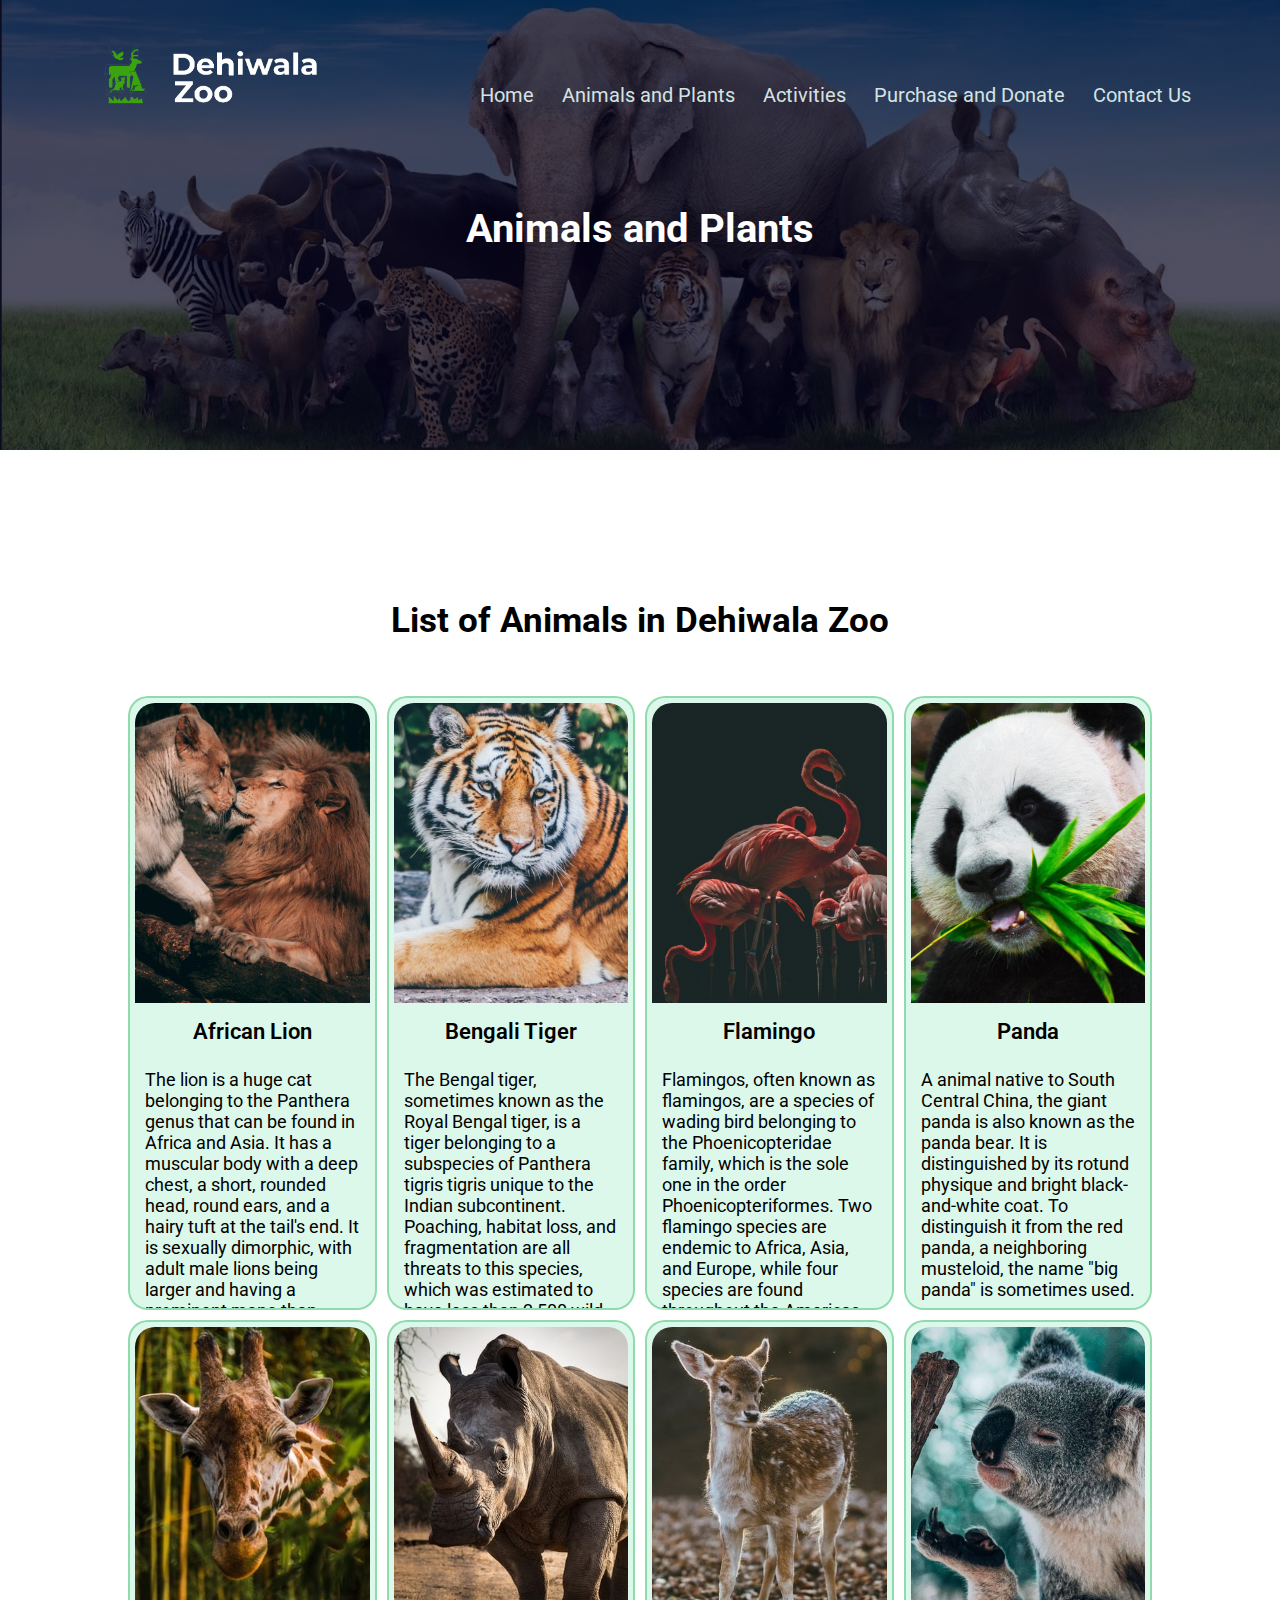
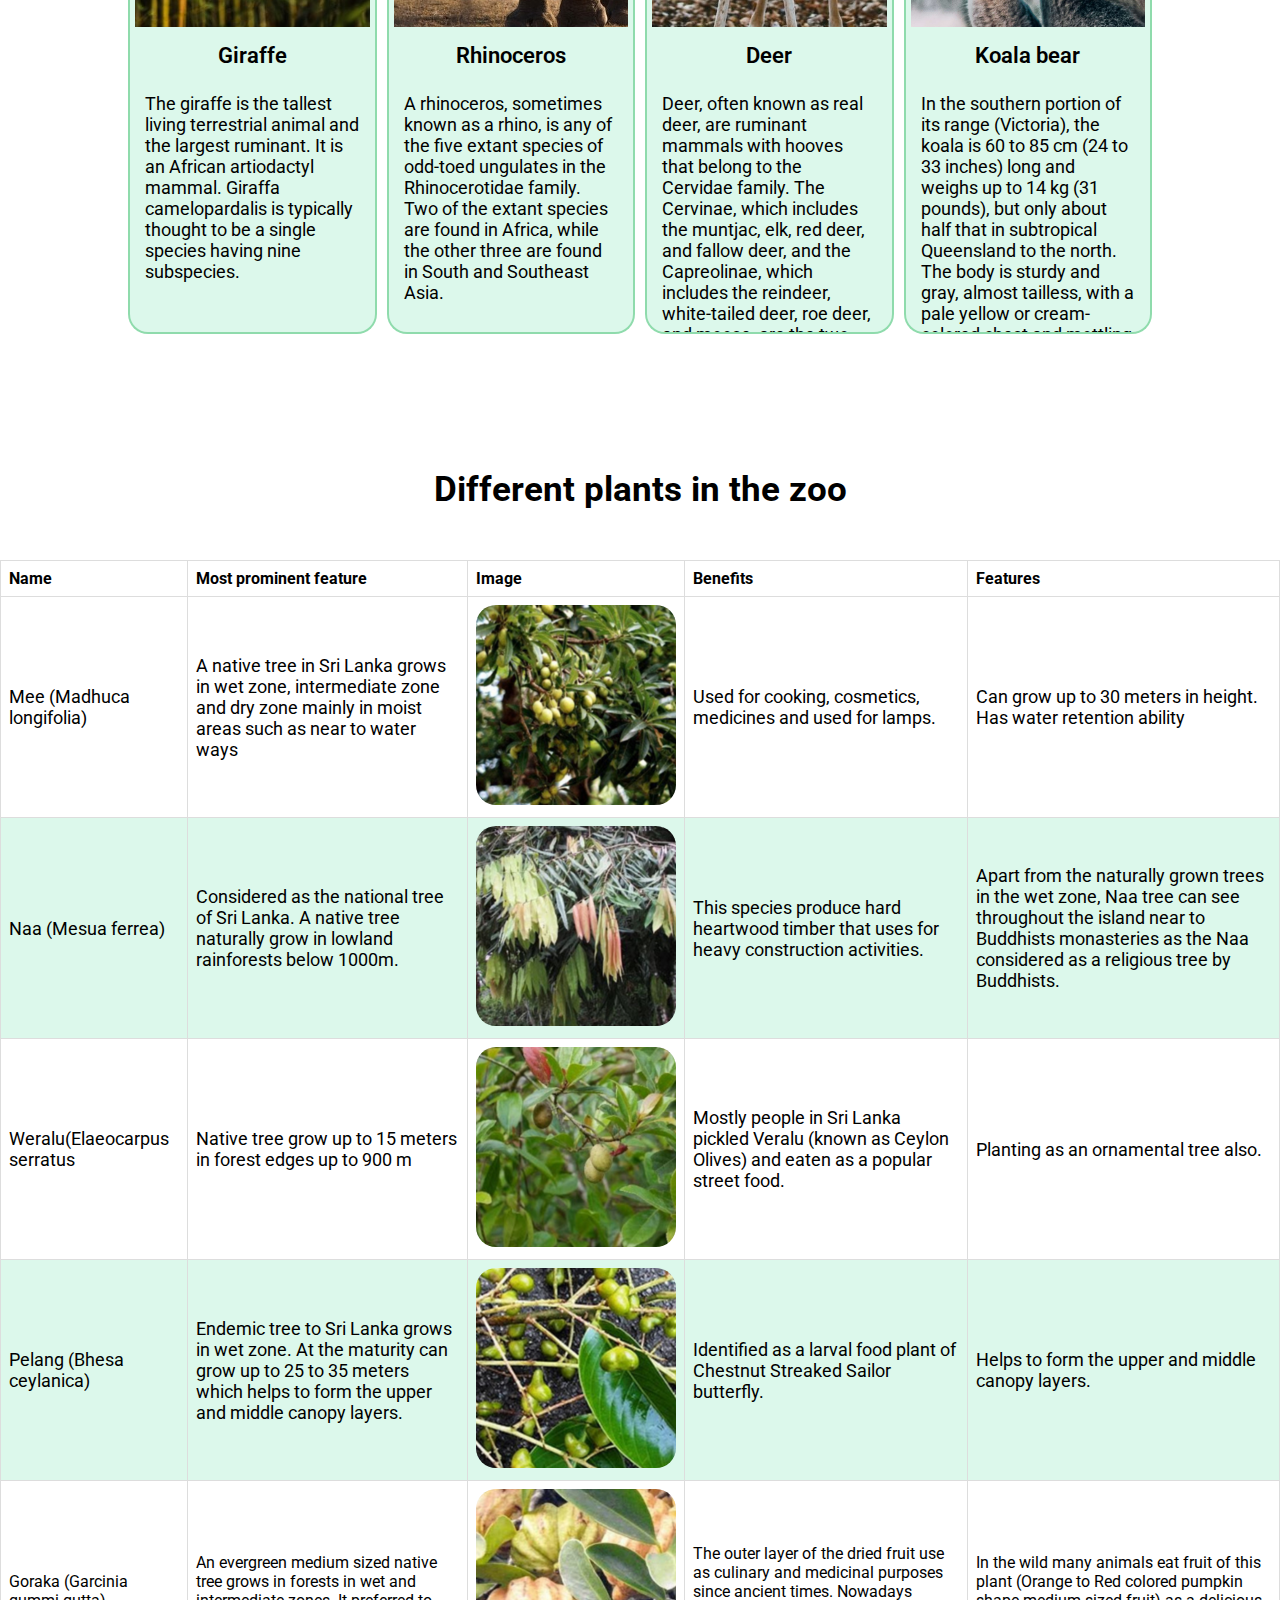
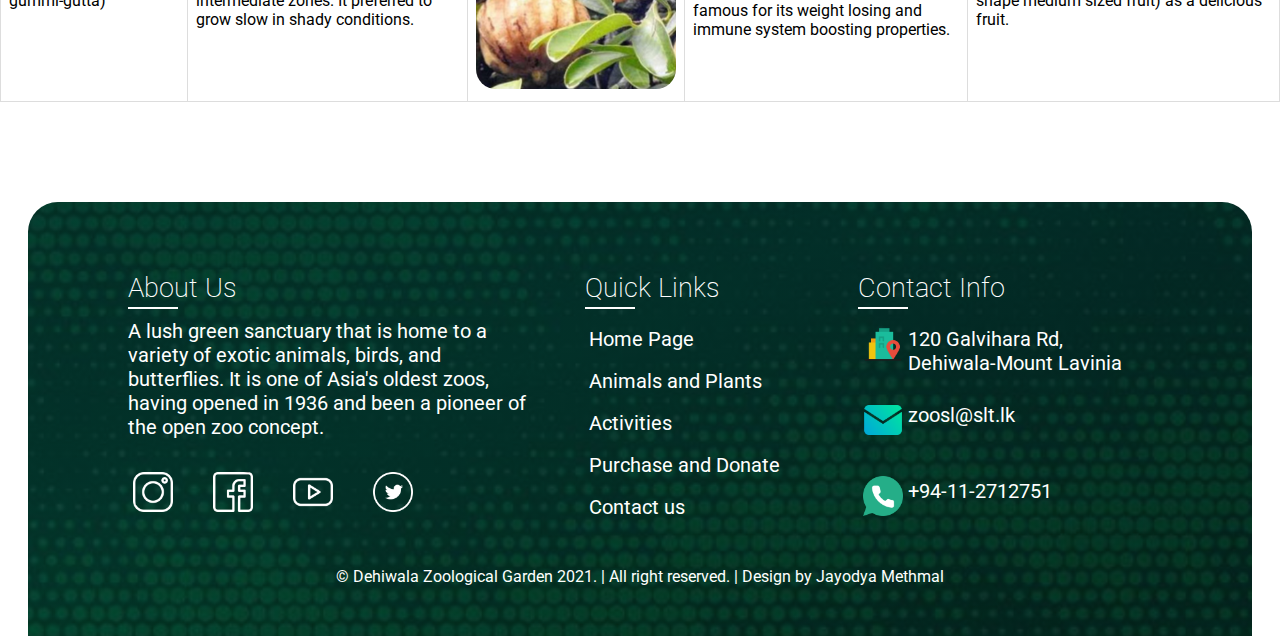
==== animals-plants.html @ 20790540 "Add files via upload" ====
<!DOCTYPE html>
<html>

<head>
    <link rel="stylesheet" type="text/css" href="CSS/style.css">
    <link rel="stylesheet" type="text/css" href="css/normalize.css">
    <meta name="viewport" content="width=device-width", initial-scale=1.0 >
    <title> Dehiwala Zoo</title>
    <link rel="preconnect" href="https://fonts.googleapis.com">
    <link rel="preconnect" href="https://fonts.gstatic.com" crossorigin>
    <link href="https://fonts.googleapis.com/css2?family=Aldrich&family=Roboto&display=swap" rel="stylesheet">

    <link rel="apple-touch-icon" sizes="180x180" href="images/apple-touch-icon.png">
    <link rel="icon" type="image/png" sizes="32x32" href="images/favicon-32x32.png">
    <link rel="icon" type="image/png" sizes="16x16" href="images/favicon-16x16.png">
    <link rel="manifest" href="manifest.json">
    <link rel="mask-icon" href="images/safari-pinned-tab.svg" color="#36a336">
    <link rel="shortcut icon" href="images/favicon.ico">
    <meta name="msapplication-TileColor" content="#36a336">
    <meta name="msapplication-config" content="images/browserconfig.xml">
    <meta name="theme-color" content="#ffffff">
</head>

<body>
    <button onclick="topFunction()" id="myBtn" title="Go to top">Top</button>

    <!-------------------------------------Header section-------------------------------------------------------->
    <section class="sub-header">

        <nav>
            <a href="index.html"><img src="images/logo3.png"></a>

            <div class="navigation_links" id="navigationLinks">
                <br><i class="dz-close-r" onclick="hideMenu()"></i><br>
                 
                <ul>
                    <li><a href="index.html">Home</a></li>
                    <li><a href="animals-plants.html">Animals and Plants</a></li> 
                    <li><a href="activities.html">Activities</a></li>
                    <li><a href="purchase-and-donate.html">Purchase and Donate</a></li>
                    <li><a href="contact-us.html">Contact Us</a></li>
                    
                </ul>
                    
                
                
            </div>

                <i class="dz-menu-boxed" onclick="showMenu()"></i>

        </nav>
        <h1> Animals and Plants </h1>

    </section>

    
    <section class="types-of-animals" id="types-of-animals">

            <h1>List of Animals in Dehiwala Zoo</h1>
            
    
            <div class="row">
                <div class="animals-col">
                    <dl class="animals-col-img"><img src="images/lion.jpg"></dl>
                    
                    <h3>African Lion</h3>
                    <p>The lion is a huge cat belonging to the Panthera genus that can be found in Africa and Asia. It has a muscular body with a deep chest, a short, rounded head, round ears, and a hairy tuft at the tail's end. 
                        It is sexually dimorphic, with adult male lions being larger and having a prominent mane than females. </p>
    
                </div>
    
                <div class="animals-col">
                    <dl class="animals-col-img"><img src="images/tiger2.jpg"></dl>
                    
                    <h3>Bengali Tiger</h3>
                    <p>The Bengal tiger, sometimes known as the Royal Bengal tiger, is a tiger belonging to
                         a subspecies of Panthera tigris tigris unique to the Indian subcontinent. Poaching, habitat loss, and fragmentation are all threats to this species,
                         which was estimated to have less than 2,500 wild individuals in 2011. </p>
    
                </div>
    
                <div class="animals-col">
                    <dl class="animals-col-img"><img src="images/flamingo.jpg"></dl>
                    
                    <h3>Flamingo</h3>
                    <p> Flamingos, often known as flamingos, are a species of wading bird belonging to the Phoenicopteridae family,
                        which is the sole one in the order Phoenicopteriformes. Two flamingo species are endemic to Africa,
                        Asia, and Europe, while four species are found throughout the Americas, including the Caribbean. </p>
    
                </div>

                <div class="animals-col">
                    <dl class="animals-col-img"><img src="images/panda.png"></dl>
                    
                    <h3>Panda</h3>
                    <p>A animal native to South Central China, the giant panda is also known as the panda bear. 
                        It is distinguished by its rotund physique and bright black-and-white coat. To distinguish it from the red panda,
                         a neighboring musteloid, the name "big panda" is sometimes used. </p>
    
                </div>
    
                
            </div>

            <div class="row">
                <div class="animals-col">
                    <dl class="animals-col-img"><img src="images/giraffe.jpg"></dl>
                    
                    <h3>Giraffe </h3>
                    <p>The giraffe is the tallest living terrestrial animal and the largest ruminant. It is an African artiodactyl mammal.
                         Giraffa camelopardalis is typically thought to be a single species having nine subspecies. </p>
    
                </div>
    
                <div class="animals-col">
                    <dl class="animals-col-img"><img src="images/rhino 1.jpg"></dl>
                    
                    <h3>Rhinoceros</h3>
                    <p>A rhinoceros, sometimes known as a rhino, is any of the five extant species of odd-toed ungulates in the Rhinocerotidae family.
                         Two of the extant species are found in Africa, while the other three are found in South and Southeast Asia. </p>
    
                </div>
    
                <div class="animals-col">
                    <dl class="animals-col-img"><img src="images/deer.jpg"></dl>
                    
                    <h3>Deer</h3>
                    <p> Deer, often known as real deer, are ruminant mammals with hooves that belong to the Cervidae family.
                         The Cervinae, which includes the muntjac, elk, red deer, and fallow deer, and the Capreolinae, which includes the reindeer,
                         white-tailed deer, roe deer, and moose, are the two primary deer families. </p>
    
                </div>

                <div class="animals-col">
                    <dl class="animals-col-img"><img src="images/Koala bear.jpg"></dl>
                    
                    <h3>Koala bear</h3>
                    <p>In the southern portion of its range (Victoria), the koala is 60 to 85 cm (24 to 33 inches) long and weighs up to 14 kg (31 pounds), 
                        but only about half that in subtropical Queensland to the north.
                         The body is sturdy and gray, almost tailless, with a pale yellow or cream-colored chest and mottling on the rump. </p>
    
                </div>
    
                
            </div>


                 




    </section>


    <section class="types-of-plants" >

        <h1 id="types-of-plants">Different plants in the zoo</h1>

        <table>
            <thead>
            <tr class="table-headings">
              <th>Name</th>
              <th>Most prominent feature</th>
              <th>Image</th>
              <th>Benefits</th>
              <th>Features</th>
            </tr>
            </thead>
            <tbody>
            <tr>
              <td>Mee (Madhuca longifolia)</td>
              <td>A native tree in Sri Lanka grows in wet zone, intermediate zone and dry zone mainly in moist areas such as near to water ways</td>
              <td> <img src="images/Mee.png" width="200px" height ="200px"> </td>
              <td> Used for cooking, cosmetics, medicines and used for lamps.</td>
              <td> Can grow up to 30 meters in height. Has water retention ability </td>
            </tr>
            <td>Naa (Mesua ferrea)</td>
              <td>Considered as the national tree of Sri Lanka. A native tree naturally grow in lowland rainforests below 1000m.</td>
              <td> <img src="images/Naa.png" width="200px" height ="200px"> </td>
              <td> This species produce hard heartwood timber that uses for heavy construction activities.</td>
              <td> Apart from the naturally grown trees in the wet zone, Naa tree can see throughout the island near to Buddhists monasteries as the Naa considered as a religious tree by Buddhists. </td>
            </tr>
            <td>  Weralu(Elaeocarpus serratus</td>
              <td>Native tree grow up to 15 meters in forest edges up to 900 m</td>
              <td> <img src="images/Weralu.png" width="200px" height ="200px"> </td>
              <td> Mostly people in Sri Lanka pickled Veralu (known as Ceylon Olives) and eaten as a popular street food.</td>
              <td>Planting as an ornamental tree also. </td>
            </tr>
            <td>Pelang (Bhesa ceylanica)</td>
              <td>Endemic tree to Sri Lanka grows in wet zone. At the maturity can grow up to 25 to 35 meters which helps to form the upper and middle canopy layers.</td>
              <td> <img src="images/Pelang.png" width="200px" height ="200px"> </td>
              <td> Identified as a larval food plant of Chestnut Streaked Sailor butterfly.</td>
              <td> Helps to form the upper and middle canopy layers.  </td>
            </tr>
        </tbody>
        <tfoot>
            <td>Goraka (Garcinia gummi-gutta)</td>
              <td>An evergreen medium sized native tree grows in forests in wet and intermediate zones. It preferred to grow slow in shady conditions.</td>
              <td> <img src="images/Gorakapng.png" width="200px" height ="200px"> </td>
              <td> The outer layer of the dried fruit use as culinary and medicinal purposes since ancient times. Nowadays famous for its weight losing and immune system boosting properties.</td>
              <td> In the wild many animals eat fruit of this plant (Orange to Red colored pumpkin shape medium sized fruit) as a delicious fruit. </td>
            </tr>
        </tfoot>
            
          </table>
        </div>



    </section>


    <footer>
        <div class="container">
            
            <div class="about-dehiwala-zoo">
                <h2>About Us</h2>
                <p>A lush green sanctuary that is home to a variety of exotic animals, birds, and butterflies. It is one of Asia's oldest zoos,
                     having opened in 1936 and been a pioneer of the open zoo concept.</p> 
                <ul class="social-icons">
                <li> <img src="images/instagram.png"  alt=""></li>
                <li> <img src="images/facebook.png"  alt=""></li>
                <li> <img src="images/youtube.png" alt=""></li>
                <li> <img src="images/twitter.png"  alt=""></li>
                </ul>
            </div>
    
            <div class="quick-nav-links">
    
                    <h2>Quick Links</h2>
                    <ul>
                        <li> <a href="index.html">Home Page</a>  </li>
                        <li> <a href="animals-plants.html">Animals and Plants</a>  </li>
                        <li> <a href="activities.html">Activities</a>  </li>
                        <li> <a href="purchase-and-donate.html">Purchase and Donate</a>  </li>
                        <li> <a href="contact-us.html">Contact us</a>  </li>
                        
                    </ul>
            </div>
    
    
            <div class="contact">
    
                <h2>Contact Info</h2>
                <ul>
                    <li> 
                        <img src="images/adress.png" width="40px" height="40px" alt="">
                        <span class="adress-info"> 120 Galvihara Rd,<br> Dehiwala-Mount Lavinia</span>  
                    </li>
                    <li> 
                        
                         <img src="images/email.png" width="40px" height="40px" alt="">
                         <a href="mailto:zoosl@slt.lk">zoosl@slt.lk</a>  
                    </li>
                    
                    <li> 
                         <img src="images/phone-call.png" width="40px" height="40px" alt="">
                        <a href="tel:+94112712751"> +94-11-2712751 </a>
                    </li>
                    
                    
    
                    
                   
                </ul>
        </div>
    
    
        </div>
        <div class="footer-bottom">
            &copy; Dehiwala Zoological Garden 2021. | All right reserved. | Design by Jayodya Methmal
           
       </div>


<!--


----------------------------------------------References---------------------------------------------------------------------------------------
-----------------------------------------------------------------------------------------------------------------------------------------------

---------------------------------------------Sub Header Section------------------------------------------------------------------------------------

background1.jpg -> Zander, M., 2021. Brücken bauen aus Puzzleteilen II. [online] Medium. Available at: https://marcozander.medium.com/br%C3%BCcken-bauen-aus-puzzleteilen-ii-7f68596d992a?p=7f68596d992a [Accessed 1 January 2022].


---------------------------------------Types  of animals Section------------------------------------------------------------------------------

panda.png -> Balachandran, S. (2019). Photo by Sid Balachandran on Unsplash. [online] unsplash.com. Available at: https://unsplash.com/photos/_9a-3NO5KJE [Accessed 4 Jan. 2022].

tiger2.jpg -> Karvounis, N. (2016). Photo by Nick Karvounis on Unsplash. [online] unsplash.com. Available at: https://unsplash.com/photos/-KNNQqX9rqY [Accessed 3 Jan. 2022].

lion.jpg -> ROY, C. (2020). Photo by Clément ROY on Unsplash. [online] unsplash.com. Available at: https://unsplash.com/photos/MUeeyzsjiY8 [Accessed 3 Jan. 2022].

giraffe.jpg -> Dunn, T. (2018). Photo by Triston Dunn on Unsplash. [online] unsplash.com. Available at: https://unsplash.com/photos/lZbbatBj274 [Accessed 3 Jan. 2022].

rhino 1.jpg -> Markilie, K. (2019). Photo by Keith Markilie on Unsplash. [online] unsplash.com. Available at: https://unsplash.com/photos/jBjQA3LU9Dc [Accessed 4 Jan. 2022].

deer.jpg -> Miot, N. (2015). Photo by Nico Miot on Unsplash. [online] unsplash.com. Available at: https://unsplash.com/photos/GYumuBnTqKc [Accessed 4 Jan. 2022].

Koala Bear.jpg -> Rolland, G. (2018). Photo by Gilles Rolland-Monnet on Unsplash. [online] unsplash.com. Available at: https://unsplash.com/photos/XObb1sV-hns [Accessed 4 Jan. 2022].

flamingo.jpg -> Blažević, M. (2018). Photo by Marko Blažević on Unsplash. [online] unsplash.com. Available at: https://unsplash.com/photos/hcVtC5pgZTY [Accessed 4 Jan. 2022].


----------------------------------------Types  of plants Section-----------------------------------------------------------------------------
Atamba.png , Batadomba.png, Gorakapng.png, Hora.png , Kosdel.png, Mee.png, Naa.png, Pelang.png, Weralu.png  ->>
Seahearthouse (2020). Amazing Plant Life To Discover In Sri Lanka’s Southern Forests & Local Villages. [online] Sea Heart House on Koggala Lake. Available at: https://www.seahearthouse.com/amazing-plant-life-to-discover-in-sri-lankas-southern-forests-local-villages/ [Accessed 9 Jan. 2022].


-->


    </footer>





    <script src="Javascript/main.js"> </script>


    </body>
---- CSS/style.css ----
*{
    margin: 0;
    padding: 0;
    font-family: 'Roboto', sans-serif;
    
   

}


html,body{
    overflow-x: hidden;
}


:root {
    --main-color: green;
    --main-color-2:#047016;
    --white-color: #fff;
  }
  
  
/*---------------------------------------------------------------------------------------------------------*/
/*--------------------------------------------Home page----------------------------------------------------*/

/*-----------------------------------------Header Section--------------------------------------------------*/

.header{
    min-height: 100vh;
    width: 100%;
    background-image: linear-gradient(rgba(4, 9, 30, 0.616),rgba(4, 9, 30, 0.541)),url(../images/background1.jpg);
    background-position: center;
    background-size: cover;
    position: relative;

}

nav{
    display: flex;
    padding: 2% 6%;
    justify-content: space-between;
    align-items: center;
}

nav img{

    width: 250px;
    transition: 1s;

}

nav img:hover{
    transform: scale(110%);
}

.navigation_links{

    flex: 1;
    text-align: right;

}

.navigation_links ul li{
    list-style: none;
    display: inline-block;
    padding: 8px 12px ;
    position: relative;
    
}

.navigation_links ul li a{
    color: rgb(213, 226, 226);
    text-decoration: none;
    font-size: 20px;
    


}

.navigation_links ul li::after{
    content:'';
    width: 0%;
    height: 2px;
    background: #0ed407;
    display: block;
    margin: auto;
    transition: 0.5s;
}

.navigation_links ul li:hover::after{
    width: 100%;
    
}


#myBtn {
    display: none;
    position: fixed;
    bottom: 20px;
    right: 30px;
    z-index: 99;
    font-size: 18px;
    border: none;
    outline: none;
    background-color: var(--main-color);
    color: white;
    cursor: pointer;
    padding: 15px;
    border-radius: 4px;
  }
  
  #myBtn:hover {
    background-color: #555;
  }



/*---------------------------------------Content overview division--------------------------------------*/


.content-box{

    width: 80%;
    margin: auto;
    text-align: center;
    padding-top: 40px; 
    font-family:  sans-serif;
    

}

.content-box h1{

    font-size: 55px;
    font-weight: 600;
    color: rgb(255, 255, 255);
    margin-bottom: auto;
    margin-top: 10px;
   }

h2{
    font-size: 27px;
    font-weight: 200;
    color: rgb(255, 255, 255);
    margin-bottom: auto;
    margin-top: 20px;

}



.content-box p{
 color: rgb(255, 255, 255);
 font-size: 17px;
 font-weight: 300;
 line-height: 22px;
 padding: 10px;
}


.row{

    margin-top: 2%;
    display: flex;
    justify-content: space-between;


}

.row .row-item{
    margin: auto;
    padding: 40px;
}

.content-col{
 flex-basis: 31%;
 background: #00e6684b;
 border-radius: 10px;
 margin-bottom: 5%;
 padding: 20px 12px;
 box-sizing: border-box;
 transition: 0.5s;
 background-position: center;
 background-size: cover;
 
}






.content-col:hover{
 box-shadow: 0 0 20px 0px rgba(0, 255, 42, 0.856);
 transform: translateY(-10px);
 transform: scale(110%);

}





.hero-btn:hover{
    border: 1px solid var(--main-color);
    background: var(--main-color);
}

/*------------------------------------------------------------------*/


h3{
 text-align: center;
 font-weight: 600;
 margin: 10px 0;
 color: rgb(0, 0, 0);
 font-size: 22px;
}

.header h3{
    color: honeydew;
}

.hero-btn{
    display:inline-flex;
    text-decoration: none;
    color: #fff;
    border: 2px solid #fff;
    padding: 12px 34px;
    font-size: 18px;
    background: transparent;
    position:relative;
    cursor: pointer;
    margin: 10px 0;
}





/*---------------------Dehiwala Zoological Garden / Sri Lankan Wildlife Experience Sections------------------------*/




.about{
    width: 80%;
    margin: auto ;
    margin-top: 25px;
    margin-bottom: 25px;
    padding: 30px 0 4px;
   
    
}

.row-item{
    flex-basis: 47%;
    padding: 10px 0px 0px;
    
}

.row-item img{
    width: 100%;
    border-radius: 15px;
    margin-top: 18px;
    margin: auto;
    border: 1px solid var(--main-color);
    padding: 5px;
    box-shadow: 5px 10px rgba(0, 128, 0, 0.486);
}


.row-item h1{
    color: black;
    font-size: 40px;
    padding: 0 0 15px;
    padding-top: 5px;
    margin-top: 0;
    
}

.row-item p{
    font-size: 18px;
    color: rgb(0, 0, 0);
    font-weight: 300;
    padding: 20px 0 20px;
    margin-top: 0;
    
}

.green-btn{
    border: 2px solid var(--main-color-2);
    background: transparent;
    color: #075722;
}

.green-btn:hover{
    color: #fff;
}


.row-item img{
    transition: 1s;
    
}
.row-item img:hover{
    transform: scale(110%);
}

mark {
    background-color:rgba(93, 236, 93, 0.514);
    border-radius: 3px;
    color: rgb(2, 22, 26);
    background-position: center;
    background-size: cover;
  }




/*---------------------------about Plants/ Animals sections-----------------------------*/


.plants-animals{
    width: 80%;
    margin: auto;
    text-align: center;
    padding-top: 100px;

}

.plants-animals h1{
    color: rgb(15, 14, 14);
    font-size: 45px;
    padding: 0;
    margin-bottom: 20px;
    padding-bottom: 40px;
    
}




ol li { 
    list-style-type: decimal; list-style-position: inside; 
    padding-top: 8px;
    text-align:justify;
    padding-left: 30px;
    font-size: 20px;
}
ul li { 
    list-style-type: disc; list-style-position: inside; 
    padding-top: 8px;
    text-align: justify;
    padding-left: 30px;
    font-size: 20px;
}

#middle-column{
    text-align: center;
    background-color: rgba(173, 239, 209, 0.432);
   
}

#middle-column p{
    padding-top: 40px;
    color: #00203fff;
    line-height: 1.2;
    font-weight: 400;
    
}

.plants-animals p{
    font-size: 14px;
    color: rgb(0, 0, 0);
    line-height: 22px;
    padding: 10px;
}

.plants-animals-col p{
    text-align: center;
    font-weight: 300;
    margin: 10px 0;
    font-size: 24px;
}


.plants-animals-col{
    flex-basis: 31%;
    color: #00203fff;
    background: #00a1713a;
    border-radius: 10px;
    margin-bottom: 5%;
    padding: 20px 12px;
    box-sizing: border-box;
    transition: 0.5s;
}

.plants-animals-col h3{
    
    text-align: center;
    font-weight: 200;
    margin: 10px 0;
    font-size: 30px;
    color: #00203fff;
    border: solid 2px white;
    border-radius: 50px;
    
    
    

}

.plants-animals-col:hover{
    box-shadow: 0 0 40px 0px rgba(0,0,0,0.2);
}

#animal-plant-button{
    transition: 1s;

}

#animal-plant-button:hover{
    transform: scale(110%);

}

/*-------------------What we offer section---------------------------*/

.what-we-offer{
    width: 80%;
    margin: auto ;
    margin-top: 25px;
    margin-bottom: 25px;
    padding: 30px 0 4px;

}
.what-we-offer h1{
    margin-bottom: 0;
    
}

.main-activities li{
    font-size: 20px;
}



/*-------------------footer section---------------------------*/

footer{
    position: relative;
    width: 80%;
    margin: auto;
    margin-top: 100px;
    height: auto;
    padding: 50px 100px;
    background-image: linear-gradient(rgba(4, 9, 30, 0.616),rgba(4, 9, 30, 0.541)),url(../images/footerbackground.jpg);
    background-position: center;
    background-size: cover;
    border-top-left-radius: 30px ;
    border-top-right-radius: 30px ;
    display: flex;
    justify-content: space-between;
    flex-wrap: wrap;
    

}


    

footer .container{
    display: flex;
    justify-content: space-between;
    flex-wrap: wrap;
    flex-direction: row;
}

.container .about-dehiwala-zoo{
    margin-right: 30px;
    width: 40%;
}

.container h2{
    position: relative;
    margin-bottom: 15px;
}

.container p{
    font-size: 20px;
}
    

.container h2:before{
    content: '';
    position: absolute;
    bottom: -5px;
    left: 0;
    width: 50px;
    height: 2px;
    background: white;
}

.about-dehiwala-zoo p{
    color: white;
}

.social-icons{
    margin-top: 20px;
    display: flex;
    transform: translateX(-30px);

}

.social-icons li{
    list-style: none;
    cursor: pointer;
}

.social-icons li img{
    display: inline-block;
    width: 40px;
    height: 40px; 
    display: flex;
    justify-content: center ;
    align-items: center;
    margin: right 10px; ;
    text-decoration: none;
    border-radius: 5px;
    padding: 5px;


    
}

.social-icons li img:hover{
    transform: translateY(5px);
}


.quick-nav-links{

    position: relative;
    width: 25%;
     
    

}

.quick-nav-links ul li{

    list-style: none;
    transform: translateX(-26px);
    
    
}

.quick-nav-links ul li a{
    color: #fff;
    font-size: 20px;
    text-decoration: none;
    margin-bottom: 10px;
    display: inline-block;
    transition: 1s;

    
}

.quick-nav-links ul li a:hover{
     text-decoration: underline white;
}

.contact{
    margin-right: 0 !important;
    
       
}

.contact ul{
    position: relative;
    list-style: none;
    transform: translateX(-30px);
}

.contact ul li{
    display: flex;
    margin-bottom: 18px;
    
    
    


}



.contact ul li span{
    color: #fff;
}

.contact ul li a{
    color: #fff;
    text-decoration: none;
    font-size: 20px;
}

.contact ul li a:hover{
    text-decoration: underline #fff;
}

.contact ul li  img{
    padding: 5px;
    transform: translateY(-8px);
}

.site-info{
    color: white;
    text-align: center;

}

.adress-info{
    font-size: 20px;
}

.footer-bottom{
    
    color: white;
    bottom: 20px;
    left: 0px;
    padding-top: 20px;
    text-align: center;
    width: 100%;
}

 
/*------------------------------------------------------------*/




/*---------------Sidebar menu icons---------------------------*/

.dz-close-r {
    box-sizing: border-box;
    position: relative;
    display: block;
    transform: scale(100%);
    width: 22px;
    height: 22px;
    border: 2px solid;
    border-radius: 4px
}
.dz-close-r::after,
.dz-close-r::before {
    content: "";
    display: block;
    box-sizing: border-box;
    position: absolute;
    width: 12px;
    height: 2px;
    background: currentColor;
    transform: rotate(45deg);
    border-radius: 5px;
    top: 8px;
    left: 3px
}
.dz-close-r::after {
    transform: rotate(-45deg)
}

.dz-menu-boxed {
    box-sizing: border-box;
    position: relative;
    display: block;
    transform: scale(130%) translateX(-20px);
    width: 18px;
    height: 18px;
    border-radius: 3px;
    border: 2px solid;
}
.dz-menu-boxed::before {
    content: "";
    display: block;
    box-sizing: border-box;
    position: absolute;
    width: 10px;
    height: 2px;
    background: currentColor;
    border-radius: 3px;
    top:2px;
    left: 2px;
    box-shadow: 0 4px 0, 0 8px 0
}

nav .dz-menu-boxed{
    display: none;
}

nav .dz-close-r{
    display: none;
}





/*-----------------------------------------------------------------------------------------------*/
/*----------------------------------Animals and Plant page---------------------------------------*/



.sub-header{
    height:50vh;
    width: 100%;
    background-image: linear-gradient(rgba(4,4,30,0.7),rgba(4,4,30,0.7)),url(../images/animalsplants.png);
    background-position: center;
    background-size: cover;
    text-align: center;
    color: #fff;
}

.sub-header h1{
    margin-top: 50px;
    margin-bottom: 50px;
    font-size: 40px;
}

/*----------------------------------Animals Section--------------------*/

.types-of-animals{
    
    width: 80%;
    margin: auto;
    text-align: center;
    padding-top: 100px;
    
}

.types-of-animals h1{
    margin-top: 50px;
    margin-bottom: 50px;
    font-size: 35px;
    text-align: center;

  }

.types-of-animals h2{
    color: #000000;
    font-size: 24px;
    text-align: left;
    margin-top: 50px;
}


.animals-col{
    flex-basis: 24%;
    border-radius: 12px;
    margin-bottom: 5%;
    text-align: left;
    margin-top: 30px;
    max-height: 600px;
    overflow-y:scroll;
    background-color: rgba(173, 239, 209, 0.432);;
    border: #0baa405d solid 2px;
    border-radius: 20px;
    padding: 5px;
    margin: 5px;
    transition: 0.1s;
}

/* Hide scrollbar */
.animals-col::-webkit-scrollbar {
    display: none;
  }
    
  .animals-col {
    -ms-overflow-style: none;  
    scrollbar-width: none;  
  }

.animals-col:hover{
    transform: translateY(-15px);
    scale: 1.2;
}

.animals-col-img{
    position: relative;
    overflow: hidden;
    max-height: 300px;
    position: relative;
    display: block;
}

.animals-col img{
    width: 100%;
    border-radius: 20px;
    

}
.animals-col p{
    padding: 10px;
    text-align: left;
    font-size: 18px;
    
    
}

.animals-col h3{
    margin-bottom: 15px;
    margin-top: 16px;
    text-align:center;
}

/*-------------------------------------------Plants Section----------------*/

.types-of-plants h1{
    padding-top: 80px;
    margin-top: 50px;
    margin-bottom: 50px;
    font-size: 35px;
    text-align: center;

  }

.types-of-plants table tbody td{
    font-size: 18px;
}

table {
    font-family: arial, sans-serif;
    border-collapse: collapse;
    width: 100%;
    margin: auto;
    margin-bottom: 30px;
  }

table tr td img{
      border-radius: 20px;
      max-width: 200px;
      max-height: 200px;
      overflow: hidden
      ;
  }
  
td, th {
    border: 1px solid #dddddd;
    text-align: left;
    padding: 8px;
  }
  
  tr:nth-child(even) {
    background-color: rgba(173, 239, 209, 0.432);
  }



/*-----------------------------------------------------------------------------------------------*/
/*--------------------------------------Activities page------------------------------------------*/

.sub-header-2{
    height:50vh;
    width: 100%;
    background-image: linear-gradient(rgba(4,4,30,0.7),rgba(4,4,30,0.7)),url(../images/background4.jpg);
    background-position: center;
    background-size: cover;
    text-align: center;
    color: #fff;

}

.sub-header-2 h1{
    margin-top: 50px;
    margin-bottom: 50px;
    font-size: 40px;
}


.activities{
    
    width: 80%;
    margin: auto;
    text-align: center;
    padding-top: 100px;
    box-shadow: 0 0 40px 0px rgba(16, 65, 2, 0.274);
    background-color: rgba(195, 255, 195, 0.11);
    border-radius: 30px;
    padding: 25px;
    margin-top: 80px;
}

.activities h2{
    color: #000000;
    font-size: 24px;
    text-align: left;
    margin-top: 50px;
}

.activities p{
    padding: 26px;
    font-size: 22px;
    color: rgb(0, 0, 0);
    font-weight:400;
    padding: 20px 0 25px;
    margin-top: 0;
    
    
}

.discrption-title{
    font-weight: 600;
    
}


.activities-col{
    flex-basis: 31%;
    border-radius: 12px;
    margin-bottom: 5%;
    text-align: left;
    padding: 5px;
    transition: 1s;
    
    
    
}

.activities-col ul {
    text-align: left;
    border: #00000080 solid 2px;
    border-radius: 12px;
    padding: 8px;
    
}

.activities-col ul li{
    transform: translateX(-20px);
}

.activities-col img{
    width: 100%;
    border-radius: 12px;
    max-height: min-content;
    

}

.activities-col:hover{
    transform: scale(105%);
}


.activities-col h3{
    margin-bottom: 15px;
    margin-top: 16px;
    text-align: left;
}
/*-------------------Showcase section----------------------------------*/


.showcases{
    width: 80%;
    margin: auto;
    margin-top: 80px;
    text-align: center;
    padding: 25px;
    border-radius: 30px;
    box-shadow: 0 0 40px 0px rgba(16, 65, 2, 0.274);
    background-color: rgba(195, 255, 195, 0.11);

}

.showcases p{
    font-size: 20px;
    text-align:center;
    padding: 8px;

}

.showcases-description{
        margin: 40px;
}

.showcases-col{
    flex-basis: 31%;
    border-radius: 30px;
    margin-bottom: 10px;
    position: relative;
    overflow: hidden


    
}

.showcases-col img {
    width: 100%;
    display: block;
}

.layer{
    background: transparent;
    height: 100%;
    width: 100%;
    position: absolute;
    top: 0;
    left: 0;
    transition: 0.6s;

}

.layer:hover{
    background: rgba(0, 73, 10, 0.7);
    
}

.layer h3 {
    width:100%;
    font-weight: 600;
    color: white;
    font-size: 26px;
    bottom: 0;
    left: 50%;
    transform: translateX(-50%);
    position: absolute;
    opacity: 0;
    transition: 0.5s;
   


}

.layer ul{
    width:100%;
    font-weight: 600;
    color: white;
    font-size: 26px;
    bottom: 0;
    padding-left: 70px ;
    left: 50%;
    transform: translateX(-60%);
    position: absolute;
    opacity: 0;
    transition: 0.5s;
   


}

.layer:hover h3{
    bottom: 70%;
    opacity: 1;
    
}

.layer:hover ul{
    bottom: 30%;
    opacity: 1;

}





/*-------------------Safari section-----------------------------*/

.safari{
    width: 80%;
    margin: auto;
    margin-top: 70px;
    margin-bottom: 50px;
    padding: 10px;
    padding-bottom: 40px;
    border-radius: 30px;
    box-shadow: 0 0 40px 0px rgba(16, 65, 2, 0.274);
    background-color: rgba(195, 255, 195, 0.11);
    padding: 25px;
}


.safari h1{
    font-size: 35px;
    text-align: center;
    padding-top: 15px;

}



#safari-item{
    padding: 20px;
   
    
}

#safari-item img{
    transform: translateX(-50px);
}

#safari-item p{
    padding: 26px;
    margin-top: 20px;
    font-size: 22px;
    color: rgb(0, 0, 0);
    font-weight:400;
    

}

#safari-item ul {
    text-align: left;
    padding: 8px;
    
   
    
}

#safari-item ul li {
    font-size: 23px;
    
   
    
}


.column {
    float: left;
    width: 25%;
    padding: 0 10px;
  }
  
  /* Remove extra left and right margins due to padding */
  .row {margin: 0 -5px;}
  
  /* Clear floats after the columns */
  .row:after {
    content: "";
    display: table;
    clear: both;
  }
  
 

.card-css-design {
    box-shadow: 0 4px 8px 0 rgba(0, 0, 0, 0.2);
    padding: 16px;
    text-align: center;
    background-color: #f1f1f1;
}



/*-------------LINKS FOR CSS DISIGN PAGES---------------------------*/

.css-design{
    
    width: 80%;
    margin: auto;
    text-align: center;
    padding-top: 100px;
}

.css-design-col{
    flex-basis: 48%;
    margin: auto;
    border: 2px dashed green;
    border-radius: 12px;
    margin-bottom: 5%;
    text-align: left;
}

.css-design img{
    width: 80%;
    border-radius: 12px;
    max-height: min-content;
    display: block;
    margin-left: auto;
    margin-right: auto;
    margin-top: 20px;

}


.css-design-col h3{
    margin-bottom: 15px;
    margin-top: 16px;
    text-align: center;
}

.button-css-design{
    text-align: center;
}






/*---------------------------------------------------------------------*/
/*--------------------------Contact Us Page-----------------------------*/


.location{
    width: 80%;
    margin: auto;
    padding: 80px 0;

}


.location iframe{
    width: 100%;
}

.contact-us{
    width: 80%;
    margin: auto;

}

.contact-col{
    flex-basis: 48%;
    margin-bottom: 30px;

}

.contact-col img{
    padding: 25px;
}

.contact-col div{
    display: flex;
    align-items: center;
    margin-bottom: 40px;

}
.contact-col form input, .contact-col form textarea{
    width: 100%;
    padding: 15px;
    margin-bottom: 17px;
    outline: none;
    border: 1px solid #ccc;

}



/*---------------------------------------------------------------------*/
/*--------------------------Purchase and Donate Page-----------------------------*/

/*--------------------------Ticket Booking Section------------------------------*/


.ticket_booking{
    width: 80%;
    margin: auto;
    margin-top: 70px;
    padding-bottom: 50px;
    box-shadow: 0 0 40px 0px rgba(16, 65, 2, 0.274);
    background-color: rgba(195, 255, 195, 0.11);
    border-radius: 30px;
    
}

.ticket_booking h1{
   text-align: center;
   padding-top: 30px;
}

.ticket_booking p{
    font-size: 20px;
    
   
    
}
.ticket_booking h1 , .ticket_booking p{
    text-align: center;
    width: 100%;
    margin: auto;
    

}

/*---------------------------------------Ticket Details--------------------------------------------------*/

.purchase-items{
    width: 90%;
    margin:auto;
    padding: 20px;
    flex-basis: 33%;
    

}
.ticket-purchase{
    width: 100%;
    border-radius: 25px;
    box-shadow: 0 0 5px rgba(0, 0, 0, 0.2);
    overflow: hidden;
    font-size: 15px;
    line-height: 1.5;
    color: #555555;
    margin: 15px;

}

.ticket-pricing-header{
    padding: 25px;
    background: #009578;
    color: white;

}

.ticket-pricing-header h1, .ticket-pricing-header p{
    text-align: center;
    margin: 0;
    font-size: 25px;


}

.ticket_pricing_header h1{
    font-size: 1.5em;
    font-weight: 300;
    padding: 5px;

}

.ticket_pricing_header p{
    font-size: 10px;
    font-weight: 100;

}

.ticket-pricing-plans{
    padding: 30px;

}

.pricing-plans-list{
    padding: 0;
    margin: 0;
}

.pricing-plans-feature{
    list-style: none;
    margin: 0;
    padding-left: 25px;
    position: relative;
    font-size: 0.9em;

}

.pricing-plans-feature:not(:last-child){
    margin-bottom:0.5em ;
}

.pricing-plans-feature::before{
    content: "\2714";
    color: #009578;
    position: absolute;
    left: 0;
}

.pricing-plan-details{
    padding: 25px;
    border-top: 1px solid #eeee;
    display: flex;
    flex-direction: column;
}

.pricing-btn{
    display: inline-block;
    margin: 15px auto;
    padding: 8px 20px;
    text-decoration: none;
    color: #009578;
    background: #ffff;
    border-radius: 5px;
    border: 1px solid #009578;
    letter-spacing: 0.02em;
    font-weight: bold;

}

.pricing-btn:hover{
    background: #009578;
    color: #fff;
}

.pricing-plan-cost{
    margin: 0;
    text-align: center;
    font-size: 2em;
    color: black;


}

.pricing-plan-text{
    font-size: 0.9em;
    text-align: center;
    margin: 0 0 10px 0;
}



/*---------------------------------------Ticket Booking form--------------------------------------------------*/

.booking-form{
    background-color: rgba(195, 255, 195, 0.075);
    border-radius: 30px;
    box-shadow: 0 0 20px 0px rgba(16, 65, 2, 0.274);
    overflow: hidden;
    padding: 20px;
    width: 65%;
    padding-top: 20px;
    margin: auto;
    margin-bottom: 25px;
    transition: 1s;
}

.booking-form form input {
    
    margin: auto;
    padding: 10px;
    outline: none;
    border: 1px solid #ccc;

}

.booking-form form p{
    
    border: solid 2px #009578 ;
    border-radius: 30px;
    width: 95%;
    padding: 8px;
    margin-bottom: 20px;
    
    
}

.contact-col div{
    margin-bottom: 25px;
}


.booking-form form{
    margin: auto;
    padding: 0px;
    width: 65%;

}
.booking-form  form .inputBox{
    margin-top: 0px;
}

.booking-form form .inputBox span{
    display: block;
    color:#999;
    
}


.booking-form form .flexbox .inputBox span{
    display: block;
    color:#999;
    
}



.booking-form form .inputBox input,
.booking-form form .inputBox select{
    width: 100%;
    padding: 10px;
    border-radius: 10px;
    border:1px solid rgba(0,0,0,.3);
    color:#444;
}

.booking-form  form .flexbox{
    display: flex;
    gap:15px;
}

.booking-form form .flexbox .inputBox{
    flex:1 1 50px;
}

.booking-form  form .submit-btn{
    width: 100%;
    margin-left: 0%;
    padding: 0%;
    display:flexbox;
    text-align: center; 
    background:#009578;
    margin-top: 0px;
    padding: 13px;
    font-size: 20px;
    color:#fff;
    border-radius: 10px;
    cursor: pointer;
    transition: .2s linear;
    vertical-align: middle;
}

.booking-form  form .submit-btn:hover{
    letter-spacing: 2px;
    opacity: .8;


}


.lbdate{
    display: block;
    color: rgb(48, 48, 48);
    padding-bottom: 5px;
    width: 100%;
    text-align: center;
    font-size: 18px;
}

#extra_items{
    margin-top: 15px;
}

#output{
    margin-top: 10px;
}





#summury-table {
    display: none;
    text-align: center;
    width: 100%;
    font-size: 15px;
    padding: 2px;
    margin-top: 30px;
    
  }
#summury-table tr th{
    width: 240px;
}

#table_divider{
    border-top: solid #009578 3px;
}

#table_divider-final{
    border-top: solid #009578 6px;
    border-bottom:solid #009578 6px;
}




#divOrder {
  margin: auto;
  padding: 7px;
  margin-top: 10px;
  
}

#localStorage{
    display: flex;
    width: 100%;
    margin: auto;
    margin-bottom: 10px;
    
}

#addFavourite, #retriveFavourite{
    display: inline-block;
    width: 100%;
    flex-basis: 49%;
    background:#009578;
    color:#fff;
    border-radius: 10px;
    transition: 1s;
    
    
}

#addFavourite{
    padding: 15px;
}

#retriveFavourite{
    padding: 15px;
}

#addFavourite:hover{
    letter-spacing: 2px;
    opacity: .8;


}

#retriveFavourite:hover{
    letter-spacing: 2px;
    opacity: .8;


}

#checkLoyality{
    margin-bottom: 20px;
}


/*---------------------------Donate Section-------------------------------*/
.donate-us{
    width: 80%;
    margin: auto;
    margin-top: 70px;
    padding-bottom: 50px;
    box-shadow: 0 0 40px 0px rgba(16, 65, 2, 0.274);
    background-color: rgba(195, 255, 195, 0.11);
    border-radius: 30px;
    
}

.donate-us h1{
   padding: 20px;
   padding-top: 60px;
   font-size: 30px;
}

.donate-us p{
    font-size: 20px;
    padding: 20px;
}
.donate-us h1 , .donate-us p{
    text-align: center;
    width: 90%;
    margin: auto;
    

}

.donate-information{
    width: 90%;
    margin: auto;
}


.donate-us-col{
    flex-basis: 31%;
    border-radius: 12px;
    margin-bottom: 5%;
    text-align: left;
    padding: 5px;
    transition: 1s;
    
    
    
}

.donate-us-col p{
    font-size: 18px;
    font-weight: 600;
    text-align: center;
    letter-spacing: 1px;
    padding: 10px;
}

.donate-us-col ul {
    text-align: left;
    border: #00000080 solid 2px;
    border-radius: 12px;
    padding: 8px;
    
}

.donate-us-col ul li{
    transform: translateX(-20px);
}

.donate-us-col img{
    width: 100%;
    border-radius: 12px;
    max-height: min-content;
    

}

.select {
    display: grid;
    grid-template-columns: repeat(3, 1fr);
    max-width: 800px;
    gap: 12px;
  }
  
.select__item {
    padding: 10px;
    width: 18%;
    height: 40px;
    cursor: pointer;
    font-family: "Heebo", sans-serif;
    font-size: 18px;
    text-align: center;
    border-radius: 3px;
    background: #ffffff;
    transition:1s;
  }


.select__item:hover  {
    border: 1px black solid;
  }

  
  .select__item--selected {
    background: #009578;
    color: #ffffff;
    align-items: center;
  }


  #fixedDonations{
    margin-top: 10px;
    display: block;
    color: rgb(48, 48, 48);
    padding-bottom: 5px;
    padding-left: 10px;
    width: 100%;
    text-align: center;
    font-size: 20px;
    text-decoration:double;
  }

/*---------------------------------------------------Donation form--------------------------------------------------*/



.donation-form{
    margin-bottom: 30px;
    box-shadow: 0 0 40px 0px rgba(16, 65, 2, 0.274);
    border-radius: 30px;
    padding: 5px;
    width: 80%;
    height: auto;
    margin:auto;
}



.donation-form form input, .donation-form form textarea{
    align-items: center;
    width: 100%;
    padding: 15px;
    margin-bottom: 17px;
    outline: none;
    border: 1px solid #ccc;

}



/*-----------------------------------------------Card Payment details------------------------------------------------------*/


.donation-form{
    background-color: rgba(195, 255, 195, 0.075);
    border-radius: 30px;
    box-shadow: 0 0 20px 0px rgba(16, 65, 2, 0.274);
    overflow: hidden;
    padding: 20px;
    width: 65%;
    padding-top: 30px;
    padding-right: 30px;
    margin: auto;
    margin-bottom: 40px;
    transition: 1s;
}




.donation-form  form{
    margin: auto;
    padding: 20px;

}
.donation-form  form .inputBox{
    margin-top: 10px;
}

.donation-form form .inputBox span{
    display: block;
    color:#999;
    padding-bottom: 5px;
}

.donation-form  form .inputBox input,
.donation-form  form .inputBox select{
    width: 100%;
    padding: 10px;
    border-radius: 10px;
    border:1px solid rgba(0,0,0,.3);
    color:#444;
}

.donation-form  form .flexbox{
    display: flex;
    gap:15px;
}

.donation-form  form .flexbox .inputBox{
    flex:1 1 150px;
}

.donation-form  form .submit-btn{
    width: 80%;
    align-items: center;
    transform: translateX(15%);
    margin: auto;
    background:#009578;
    margin-top: 20px;
    padding: 15px;
    font-size: 20px;
    color:#fff;
    border-radius: 10px;
    cursor: pointer;
    transition: .2s linear;
}

.donation-form  form .submit-btn:hover{
    letter-spacing: 2px;
    opacity: .8;
}







/*------------------------------------contact us page------------------------------------*/


.location h1{
    text-align: center;
}

.contact-col{
    margin: auto;
}

.contact-item{
    text-decoration: none;
    cursor: pointer;
}


/*------------------------------------Custom scrollbar page------------------------------------*/

  /* Firefox */
  * {
    scrollbar-width: auto;
    scrollbar-color: #00ad1d #ffffff;
  }

  /* Chrome, Edge, and Safari */
  *::-webkit-scrollbar {
    width: 16px;
  }

  *::-webkit-scrollbar-track {
    background: #ffffff;
  }

  *::-webkit-scrollbar-thumb {
    background-color: #00ad1d;
    border-radius: 14px;
    border: 3px solid #ffffff;
  }








/*-------------------------Media queries---------------------------*/
/*-----------------------------------------------------------------*/



@media only screen and (min-device-width: 768px) and (max-device-width: 1024px) and (orientation : portrait) {
       
.row{
    flex-direction: column;

    
}

.row-item h1{
    
    font-size: 60px;
    
    
}

.row-item p{
    font-size: 30px;
    
    
}

.content-box h1{

    font-size: 55px;
    
   }

h2{
    font-size: 27px;
    
}



.content-box p{
 
 font-size: 25px;
 line-height: 1.2;
 
}

ol li { 
   
    font-size: 30px;
}
ul li { 
    
    font-size: 30px;
}



}








@media(max-width: 767px){

 
.column {
      width: 100%;
      display: block;
      margin-bottom: 20px;
    }
  
    
nav img{
        width: 190px;
        transform: translateY(8px);
    }

.navigation_links{
        position: fixed;
        background: #075722;
        height: 100vh;
        width: 250px;
        top: 0; right:-250px; 
        transition: 1s;
        text-align: left;
        z-index: 2;
    }

.navigation_links ul{
        padding: 0px;
        margin-top: 10px;
        margin-left: 10px;
    }

.navigation_links ul li{
        display: block;
        
    }

.navigation_links ul li a{
        font-size: medium;
        text-align: left;
        justify-content: left;
       
    }

nav .dz-menu-boxed{
        display: block;
        color:white;
        margin: 10px;
        font-size: 22px;
        cursor: pointer;
        
    }
    
nav .dz-close-r{
        display: block;
        color: white;
        margin: 10px;
        font-size: 22px;
        cursor: pointer;
        margin-top: 30px;
        margin-left: 20px;
    }

    
    
.row{
        flex-direction: column;
    }

.content-box h1{
        font-size: 30px;
}

.content-box h2{
        font-size: 20px;
}

.plants-animals h1{
    font-size: 35px;
}

 .plants-animals h1{
    margin-top: 0;
}

p{
    margin: 0;
}

ol li { 
    font-size: 17px;
}

ul li { 
       font-size: 17px;
}

#middle-column p{
    font-size: 23px;
}

/*---Dehiwala Zoological Garden / Sri Lankan Wildlife Experience Sections- ----*/

.about , .what-we-offer {
    width: 100%;
}






/*----------------------Animals and Plants Page----------------------*/


.animals-col:hover{
    transform: none;
    
}





/*------------------------sub header for pages-----------------------*/
.sub-header , .sub-header-2{
    height:40vh;
    width: 100%;
    padding-bottom: 0;
    margin-bottom: 0;
}

.sub-header h1 , .sub-header-2{
    font-size: 30px;

}


/*----------------------Purchase and Donate  Page----------------------*/

.ticket_booking{
    width: 90%;
}



.purchase-items{
    width: 100%;
    


}

.ticket-purchase{
    width: 80%;
}

.ticket-pricing-header{
    width: 100%;
    margin: auto;
    padding: 10px;
}
.booking-form{
    width: 80%;
}

.booking-form form{
    margin: auto;
    padding: 0px;
    width: 100%;

}

.flexbox{
    flex-direction: column;
}

.contact-col div{
    margin-bottom: 24px;
}

.booking-form form .flexbox {
    gap: 0px;
    width: 100%;
}

.booking-form form .flexbox .inputBox {
    flex: 0 1 40px;
    width: 100%;
}

.booking-form form p {
    width: 91%;
    padding: 8px;
    margin-bottom: 20px;
}

#localStorage {
    width: 100%;
}

#addFavourite, #retriveFavourite {
    display: inline-block;
    width: 99px;
    flex-basis: 49%;
    font-size: 14px;
}


.booking-form form .submit-btn {
    
    padding: 9px;
    font-size: 18px;
}

.donation-form{
    padding-right: 5px;
    padding-left: 5px;
    padding-top: 5px;
    

}


.donate-us {
    width: 90%;
}

.donation-form form {
    padding: 20px;
    width: 80%;
    
}


.donation-form form input, .donation-form form textarea{
  width: 90%;

}

.select{
    overflow-x: scroll;
}

.donation-form form .flexbox .inputBox {
    flex: 0 1 64px;
    width: 100%;
}


#tbl_order thead tr th{
    text-align: center;
}

.custom-select option{
    text-align: center;

}

#divOrder{
    overflow: scroll;
}

.donation-form form .inputBox input, .donation-form form .inputBox select {
    width: 95%;
}

.donation-form form .flexbox {
   width: 110%;
   margin: auto;
}

#cvvInput {
    width: 92%;
}


/*------------------------------footer-----------------------------------*/

footer{
    max-width: 100%;
    padding: 0px;
    padding: 20PX;
    
    

}

footer .container{
    flex-direction: column;
    width: 100%;
    padding: 0px;
    margin: 0px;
}

footer .container .about-dehiwala-zoo{
    margin-right: 0;
    margin-bottom: 40px;
    width: 100%;

}


.quick-nav-links{
    width: 100%;
}

.social-icons li img{
    width: 40px;
    height: 40px; 
    align-items: center;
    margin: right 2px; ;
    padding: 2px;    
}


.contact{
    width: 100%;
    margin-top: 40px;
}




/*---------------------------------Plants Table --------------------------*/
    
 .types-of-animals h1{
           font-size: 25px; 
           padding-top: 0px;
           margin-top: 0;
    }

    .types-of-plants h1{
        font-size: 25px; 
        padding-top: 40px;
    }
	
    .types-of-animals table, .types-of-animals tr , .types-of-animals th, .types-of-animals td  { 
		display: block; 
	}
    
    .table-headings{
        display: none;
    }

    
	
	.types-of-animals table tr { 
		margin-bottom: 10px;
	}
	
	.types-of-animals tr, .types-of-animals table { 
        border: 1px solid #ccc; 
    }
	
	.types-of-animals table tr td { 
		
		border: none;
		border-bottom: 1px solid #eee; 
		position: relative;
		padding-left: 50%; 
	}
	
	.types-of-animals table tr td:before { 
		position: absolute;
		top: 6px;
		left: 6px;
		width: 45%; 
		padding-right: 10px; 
		white-space: nowrap;
	}

    .types-of-animals table tr td img{
        border-radius: 20px;
        width: 100%;
        object-fit: cover;
        
        
        
    }
	
	.types-of-animals table tr td:nth-of-type(1):before { content: "Name"; }
	.types-of-animals table tr td:nth-of-type(2):before { content: "Description"; }
	.types-of-animals table tr td:nth-of-type(3):before { content: "Image"; }
	.types-of-animals table tr td:nth-of-type(4):before { content: "Benefits"; }
	.types-of-animals table tr td:nth-of-type(5):before { content: "Features"; }



/*----------------------------Activities Page----------------------------------*/


.activities h1 , .showcases h1{
    font-size: 28px;
    transform: translateY(-20px);

}

.activities p , .showcases p{
    font-size: 20px;
    text-align: left;
    padding: 10px;

}


#safari-item img{
    border-radius: 20px;
        width: 100%;
    transform: translateX(-20px);
}

#safari-item ul li{
    font-size: 20px;
    text-align: left;
    list-style: none;
    transform: translateX(-10px);
}








}
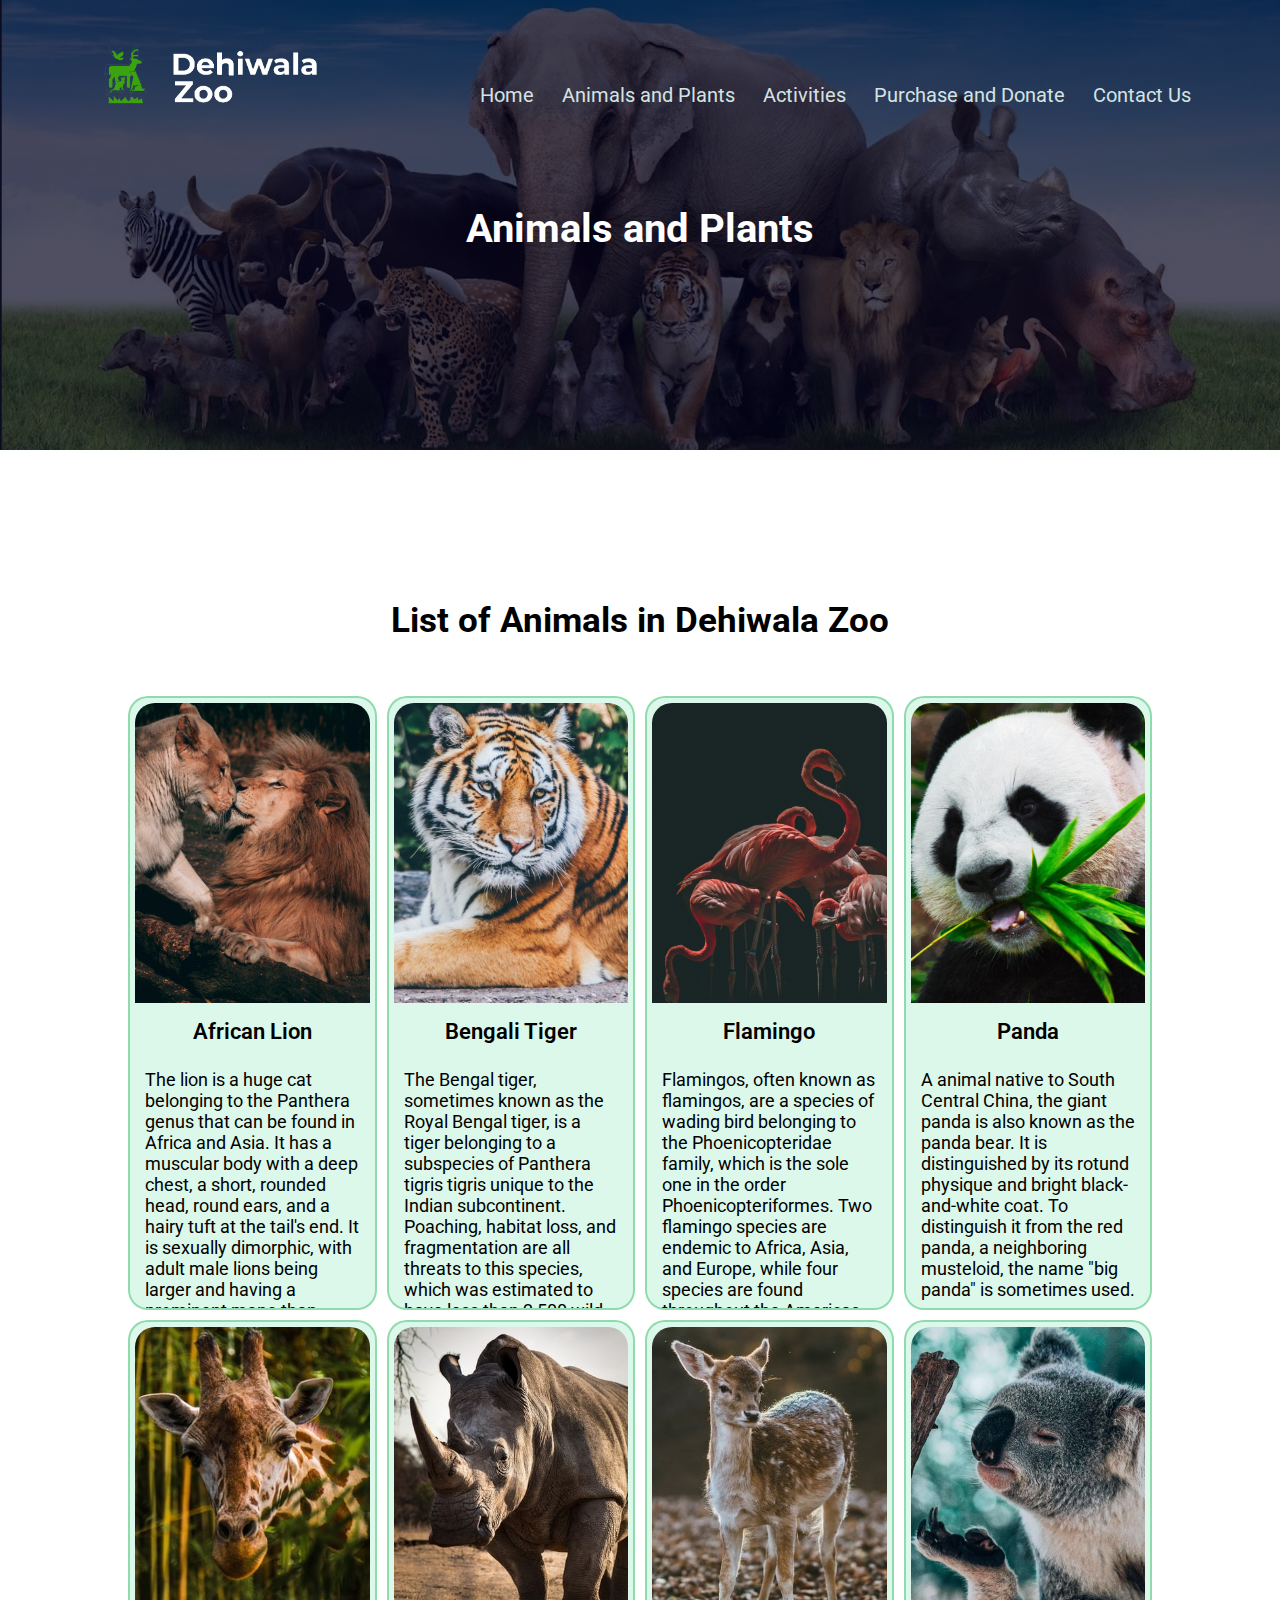
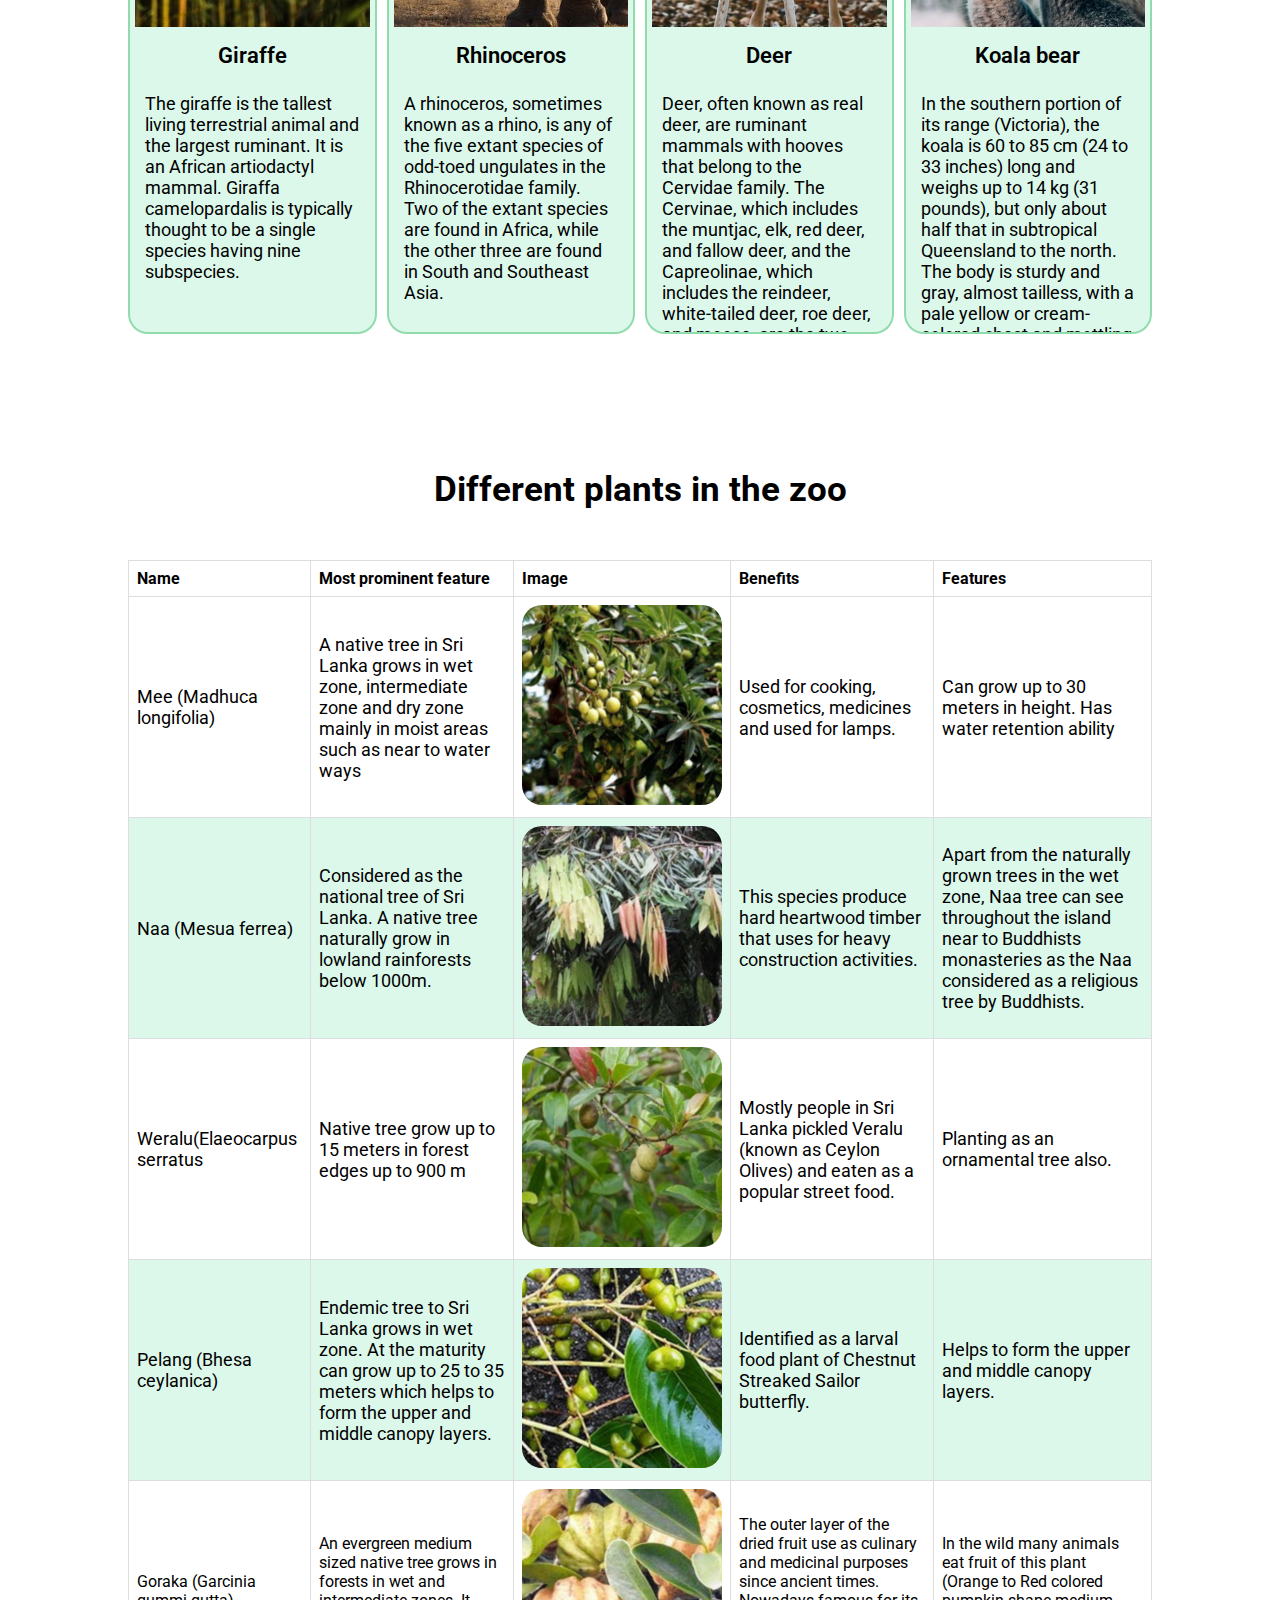
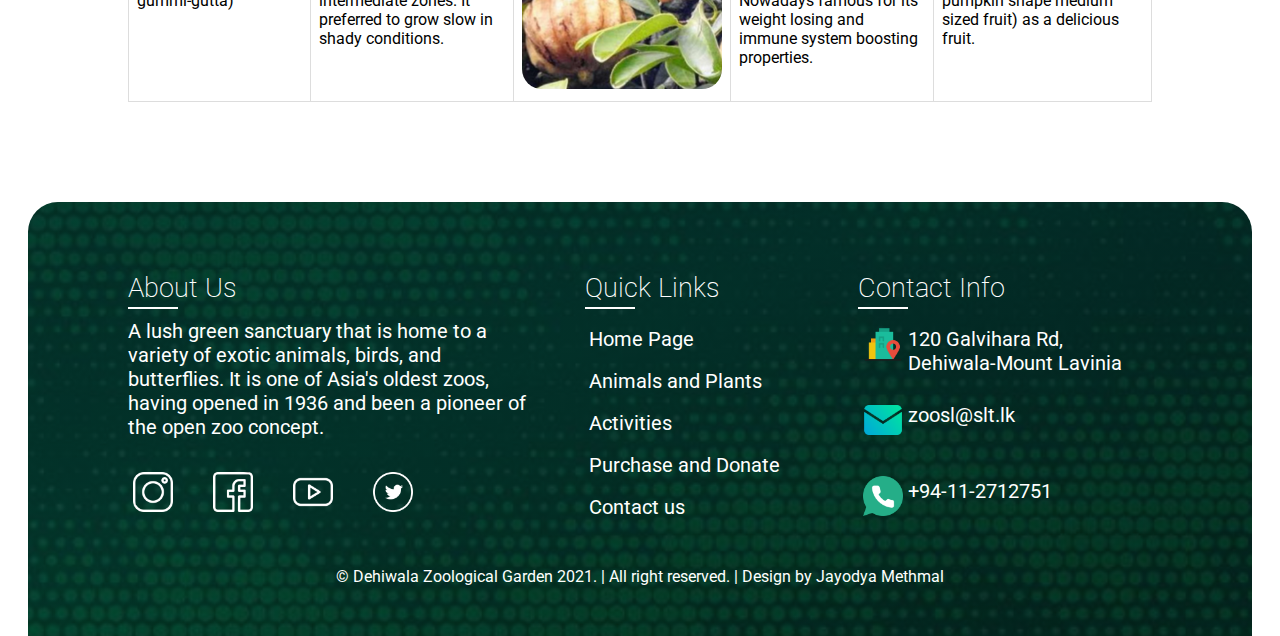
==== commit 55954c92: "Add files via upload" ====
--- a/animals-plants.html
+++ b/animals-plants.html
@@ -157,7 +157,7 @@
 
         <h1 id="types-of-plants">Different plants in the zoo</h1>
 
-        <table>
+        <table class="plantsTable">
             <thead>
             <tr class="table-headings">
               <th>Name</th>
--- a/CSS/style.css
+++ b/CSS/style.css
@@ -329,6 +329,10 @@
 
 }
 
+.plantsTable{
+    width: 80%;
+}
+
 .plants-animals h1{
     color: rgb(15, 14, 14);
     font-size: 45px;
@@ -1263,6 +1267,9 @@
     
 }
 
+
+
+
 .ticket_booking h1{
    text-align: center;
    padding-top: 30px;
@@ -1292,6 +1299,7 @@
     
 
 }
+
 .ticket-purchase{
     width: 100%;
     border-radius: 25px;
@@ -1407,6 +1415,8 @@
 
 /*---------------------------------------Ticket Booking form--------------------------------------------------*/
 
+
+
 .booking-form{
     background-color: rgba(195, 255, 195, 0.075);
     border-radius: 30px;
@@ -1448,7 +1458,7 @@
 .booking-form form{
     margin: auto;
     padding: 0px;
-    width: 65%;
+    width: 75%;
 
 }
 .booking-form  form .inputBox{
@@ -1479,6 +1489,9 @@
     color:#444;
 }
 
+.booking-form form .inputBox select{
+    padding: 2px;
+}
 .booking-form  form .flexbox{
     display: flex;
     gap:15px;
@@ -1519,7 +1532,7 @@
     padding-bottom: 5px;
     width: 100%;
     text-align: center;
-    font-size: 18px;
+    font-size: 20.5px;
 }
 
 #extra_items{
@@ -1610,6 +1623,62 @@
 
 #checkLoyality{
     margin-bottom: 20px;
+}
+
+
+.showHide:link, .showHide:visited {
+    background-color:#009578;
+    color: white;
+    width: 99%;
+    padding-top: 6px;
+    font-size: 18px;
+    padding-bottom: 6px;
+    text-align: center;
+    text-decoration: none;
+    display: inline-block;
+    border: #000000 solid 1px;
+    border-radius: 10px;
+  }
+  
+  .showHide:hover, .showHide:active {
+    background-color: #0095771a;
+    color: #009578;
+  }
+
+  #crrntOrder{
+      margin-top: 15px;
+  }
+
+
+  #overallOrder , #crrntOrder {
+    font-style:initial;
+  }
+
+  .alert{
+      text-align: center;
+      width: 100%;
+      padding: 8px;
+      margin-top: 30px;
+      margin-left: auto;
+      margin-right: auto;
+      font-size: 20px;
+      border: #009578 3px  solid;
+      border-radius: 20px;
+      outline-width: 3px;
+      outline-color: #009578;
+      opacity: 80%;
+      
+
+  }
+
+#trashBin{
+    padding: 0;
+    position: relative;
+    overflow: hidden;
+    max-height: 30px;
+    max-width: 30px;
+    position: relative;
+    display: block;
 }
 
 
@@ -1707,6 +1776,7 @@
     border-radius: 3px;
     background: #ffffff;
     transition:1s;
+    border: #047016 solid;
   }
 
 
@@ -1761,6 +1831,14 @@
 }
 
 
+#frmDonation{
+    width: 80%;
+}
+
+
+.paymentDetails{
+    width: 80%;
+}
 
 /*-----------------------------------------------Card Payment details------------------------------------------------------*/
 
@@ -1841,6 +1919,8 @@
 
 
 
+
+
 /*------------------------------------contact us page------------------------------------*/
 
 
@@ -1949,7 +2029,13 @@
 
 
 
-
+@media only screen and (min-device-width: 1025px) and (max-device-width: 1556px) and (orientation : portrait) {
+
+  #divOrder{
+    overflow: scroll;
+}  
+
+}
 
 
 
@@ -2170,6 +2256,7 @@
 }
 
 .donation-form{
+    width: 85%;
     padding-right: 5px;
     padding-left: 5px;
     padding-top: 5px;
@@ -2229,6 +2316,8 @@
 #cvvInput {
     width: 92%;
 }
+
+
 
 
 /*------------------------------footer-----------------------------------*/
@@ -2334,12 +2423,57 @@
         
         
     }
+
+    .plantsTable table, .plantsTable tr , .plantsTable th, .plantsTable td  { 
+		display: block; 
+	}
+    
+    .table-headings{
+        display: none;
+    }
+
+    
 	
-	.types-of-animals table tr td:nth-of-type(1):before { content: "Name"; }
-	.types-of-animals table tr td:nth-of-type(2):before { content: "Description"; }
-	.types-of-animals table tr td:nth-of-type(3):before { content: "Image"; }
-	.types-of-animals table tr td:nth-of-type(4):before { content: "Benefits"; }
-	.types-of-animals table tr td:nth-of-type(5):before { content: "Features"; }
+	.plantsTable tr { 
+		margin-bottom: 10px;
+	}
+	
+	.plantsTable tr, .plantsTable { 
+        border: 1px solid #ccc; 
+    }
+	
+	.plantsTable td { 
+		
+		border: none;
+		border-bottom: 1px solid #eee; 
+		position: relative;
+		padding-left: 50%; 
+	}
+	
+	.plantsTable td:before { 
+		position: absolute;
+		top: 6px;
+		left: 6px;
+		width: 45%; 
+		padding-right: 10px; 
+		white-space: nowrap;
+	}
+
+    .plantsTable  tr td img{
+        border-radius: 20px;
+        width: 100%;
+        object-fit: cover;
+        
+        
+        
+    }
+
+	
+	.plantsTable tr td:nth-of-type(1):before { content: "Name"; }
+	.plantsTable tr td:nth-of-type(2):before { content: "Description"; }
+	.plantsTable tr td:nth-of-type(3):before { content: "Image"; }
+	.plantsTable tr td:nth-of-type(4):before { content: "Benefits"; }
+	.plantsTable tr td:nth-of-type(5):before { content: "Features"; }
 
 
 
